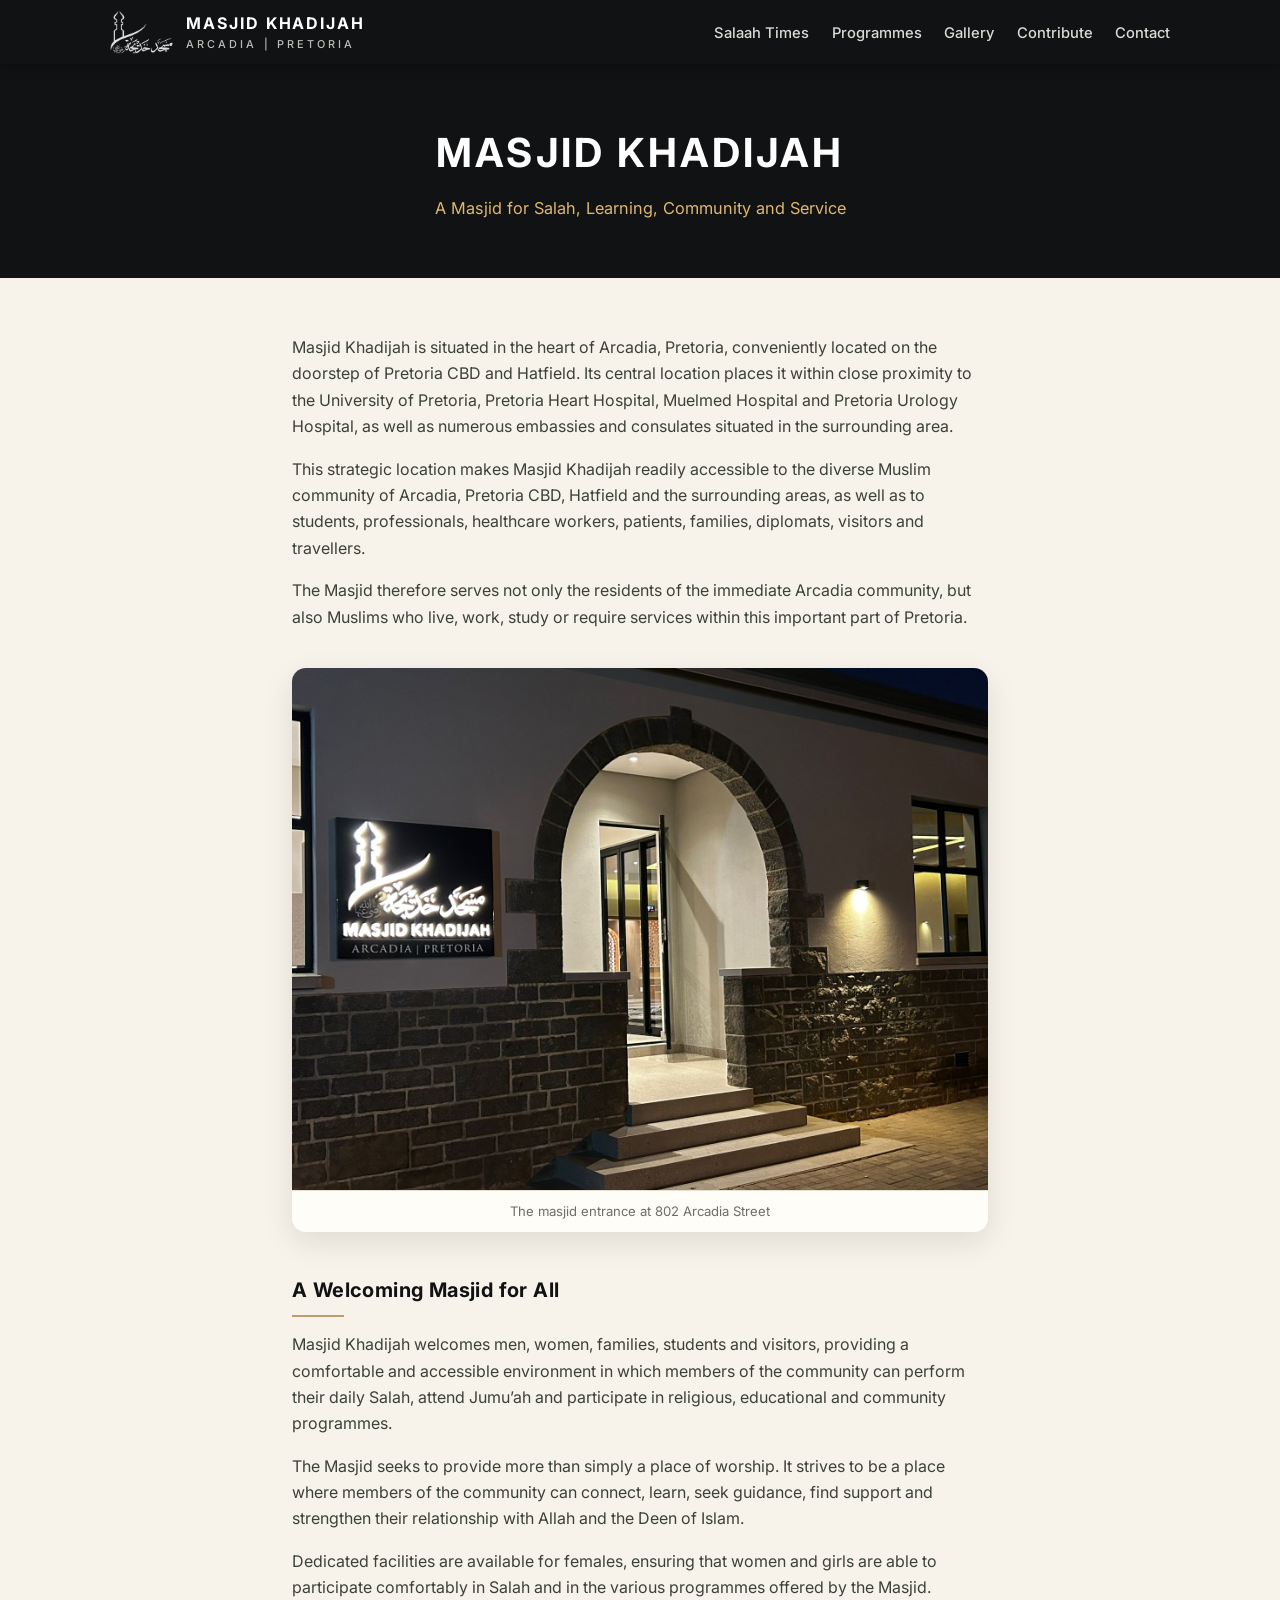
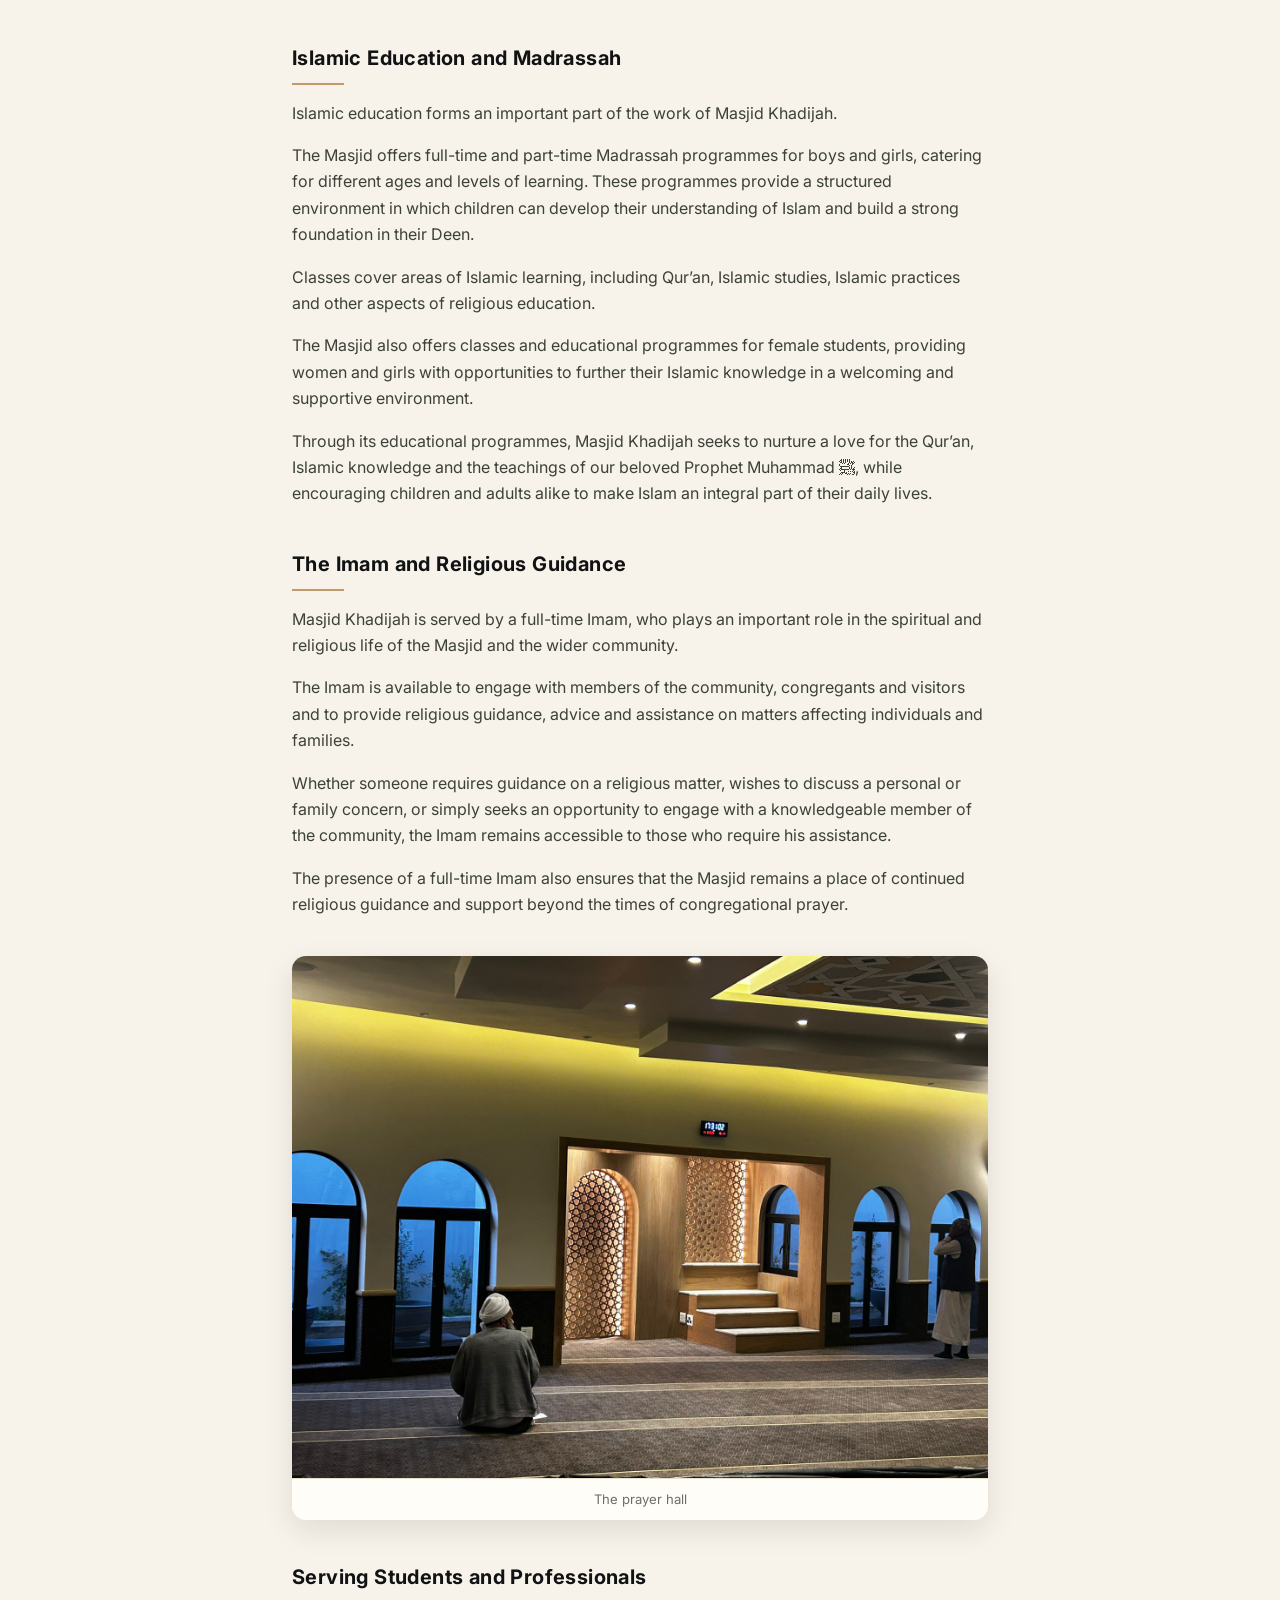
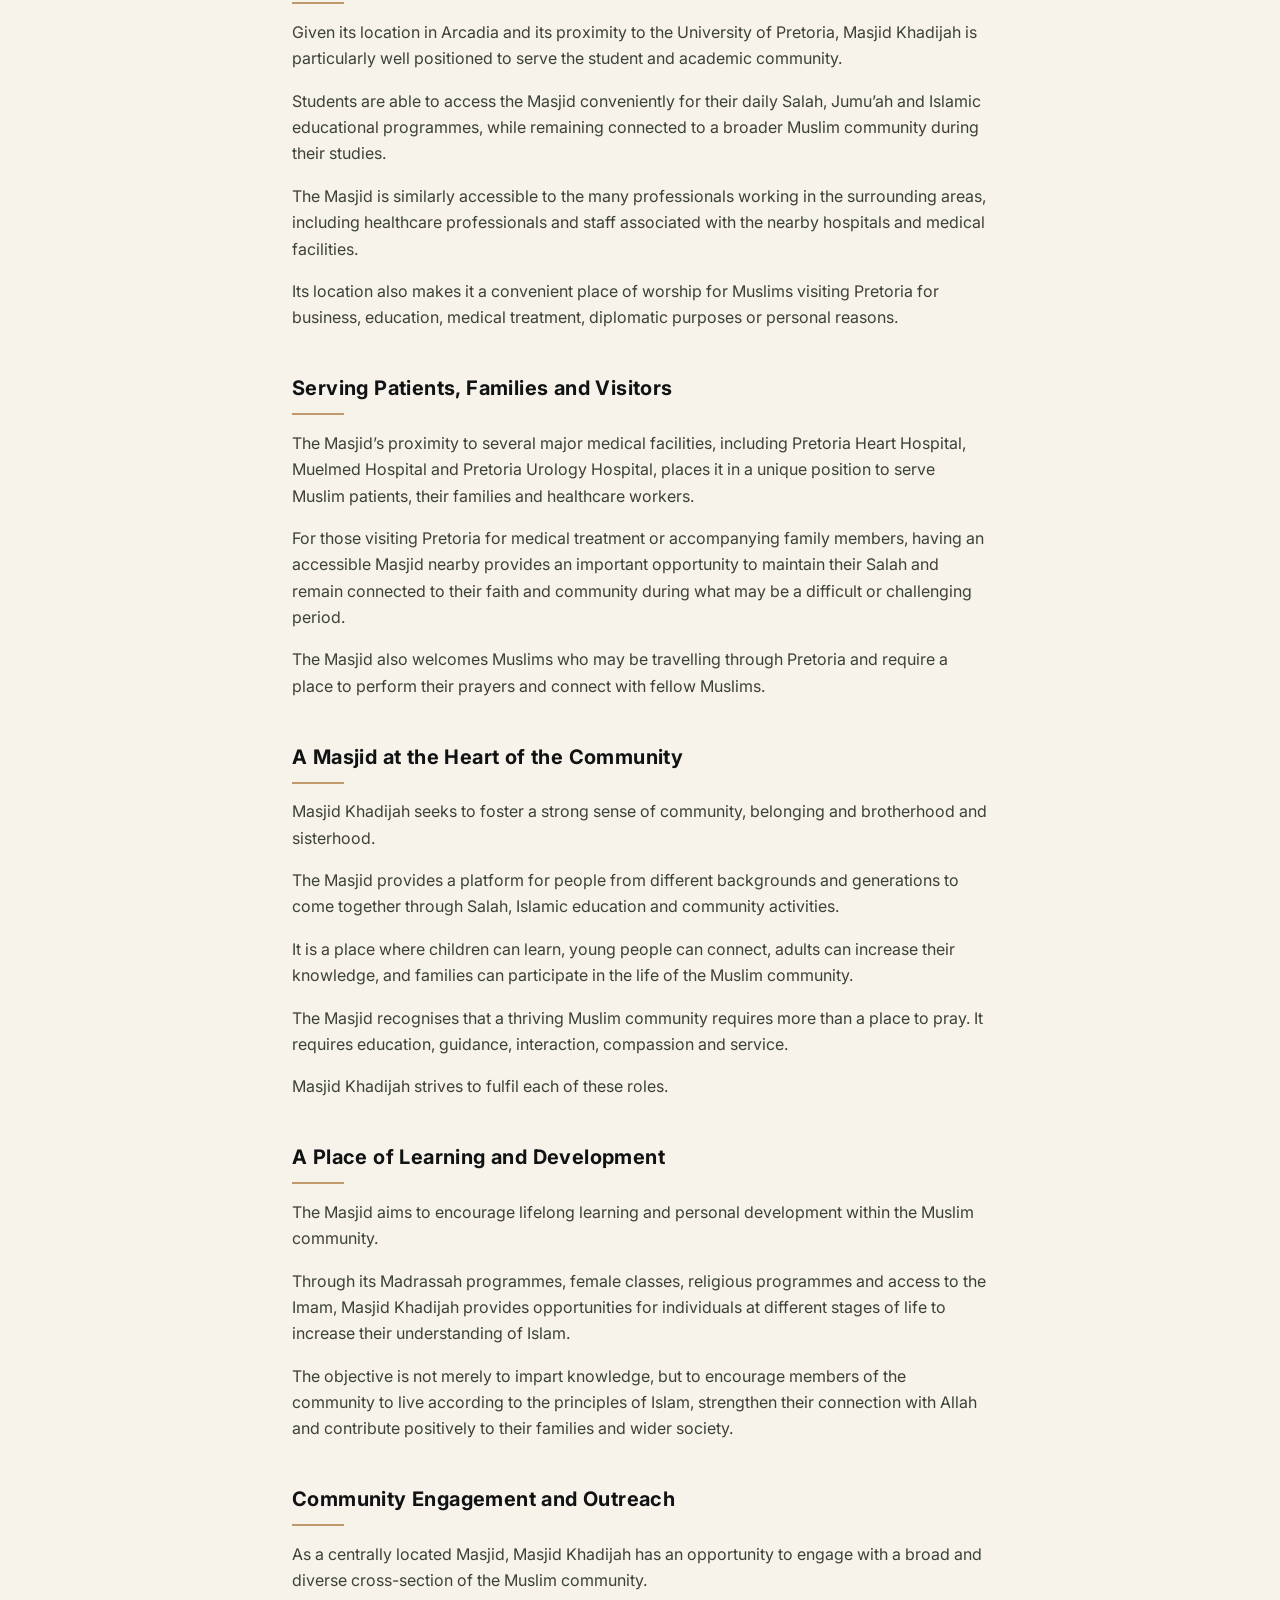
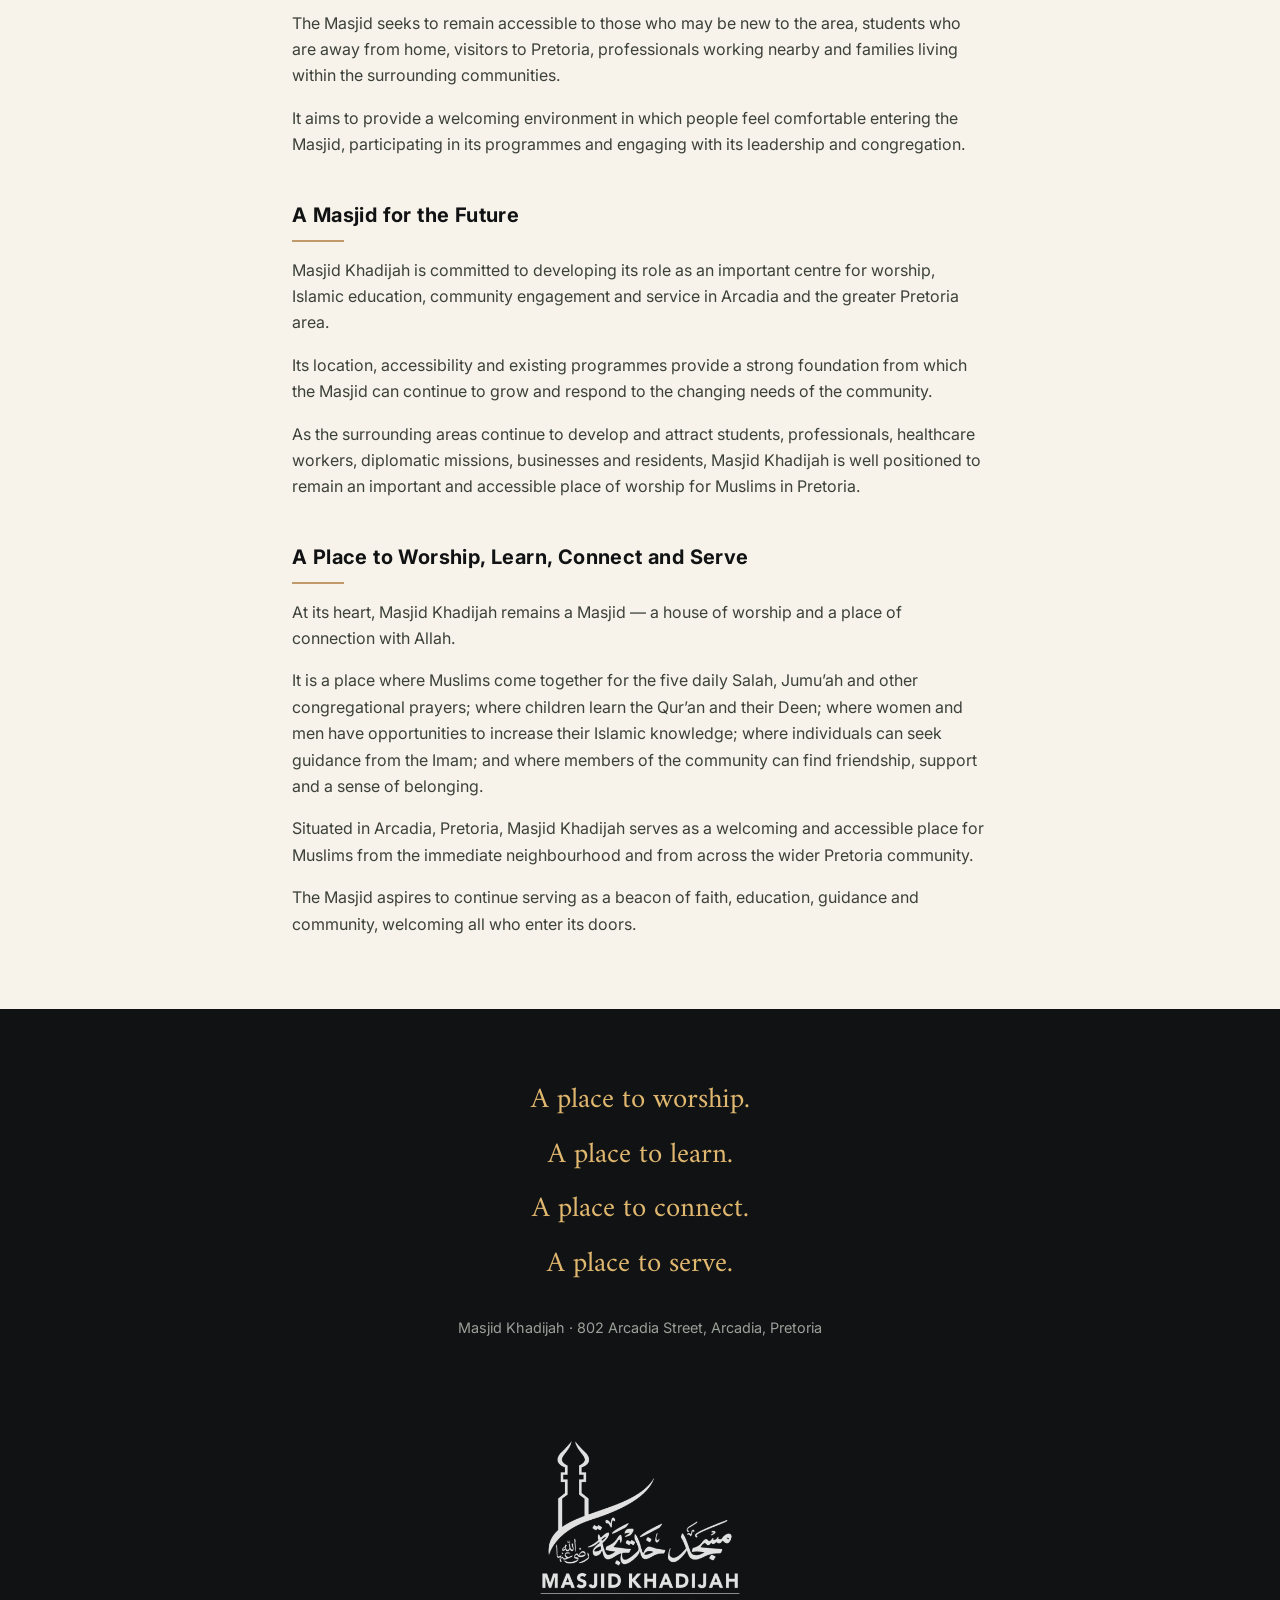
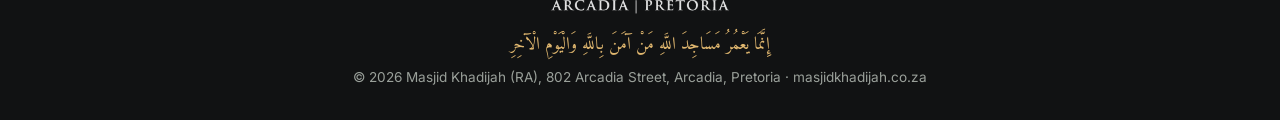
==== about.html @ 30d6b7b0 "About page with full masjid profile; shared stylesheet; tightened home about section Co-Authored-By:" ====
<!DOCTYPE html>
<html lang="en">
<head>
<meta charset="UTF-8">
<meta name="viewport" content="width=device-width, initial-scale=1.0">
<title>About – Masjid Khadijah, Arcadia, Pretoria</title>
<meta name="description" content="About Masjid Khadijah in Arcadia, Pretoria – a masjid for salah, learning, community and service.">
<link rel="icon" type="image/png" href="assets/logo-mark.png">
<link rel="preconnect" href="https://fonts.googleapis.com">
<link rel="preconnect" href="https://fonts.gstatic.com" crossorigin>
<link href="https://fonts.googleapis.com/css2?family=Amiri:wght@400;700&family=Inter:wght@400;500;600;700&display=swap" rel="stylesheet">
<link rel="stylesheet" href="assets/style.css">
</head>
<body>

<header>
  <div class="nav">
    <a class="brand" href="index.html">
      <img class="logo-dark" src="assets/logo-mark.png" alt="Masjid Khadijah logo">
      <span class="name">Masjid Khadijah<small>Arcadia | Pretoria</small></span>
    </a>
    <button class="menu-btn" aria-label="Menu" onclick="document.getElementById('nav').classList.toggle('open')">&#9776;</button>
    <nav id="nav">
      <ul>
        <li><a href="index.html#salaah">Salaah Times</a></li>
        <li><a href="index.html#programmes">Programmes</a></li>
        <li><a href="index.html#gallery">Gallery</a></li>
        <li><a href="index.html#donate">Contribute</a></li>
        <li><a href="index.html#contact">Contact</a></li>
      </ul>
    </nav>
  </div>
</header>

<main>

  <div class="page-head">
    <h1>Masjid Khadijah</h1>
    <p class="tag">A Masjid for Salah, Learning, Community and Service</p>
  </div>

  <article class="article">

    <p>Masjid Khadijah is situated in the heart of Arcadia, Pretoria, conveniently located on the doorstep of Pretoria CBD and Hatfield. Its central location places it within close proximity to the University of Pretoria, Pretoria Heart Hospital, Muelmed Hospital and Pretoria Urology Hospital, as well as numerous embassies and consulates situated in the surrounding area.</p>
    <p>This strategic location makes Masjid Khadijah readily accessible to the diverse Muslim community of Arcadia, Pretoria CBD, Hatfield and the surrounding areas, as well as to students, professionals, healthcare workers, patients, families, diplomats, visitors and travellers.</p>
    <p>The Masjid therefore serves not only the residents of the immediate Arcadia community, but also Muslims who live, work, study or require services within this important part of Pretoria.</p>

    <figure>
      <img src="assets/hero-exterior.jpg" alt="Masjid Khadijah entrance at night" loading="lazy">
      <figcaption>The masjid entrance at 802 Arcadia Street</figcaption>
    </figure>

    <h3>A Welcoming Masjid for All</h3>
    <p>Masjid Khadijah welcomes men, women, families, students and visitors, providing a comfortable and accessible environment in which members of the community can perform their daily Salah, attend Jumu&#8217;ah and participate in religious, educational and community programmes.</p>
    <p>The Masjid seeks to provide more than simply a place of worship. It strives to be a place where members of the community can connect, learn, seek guidance, find support and strengthen their relationship with Allah and the Deen of Islam.</p>
    <p>Dedicated facilities are available for females, ensuring that women and girls are able to participate comfortably in Salah and in the various programmes offered by the Masjid.</p>

    <h3>Islamic Education and Madrassah</h3>
    <p>Islamic education forms an important part of the work of Masjid Khadijah.</p>
    <p>The Masjid offers full-time and part-time Madrassah programmes for boys and girls, catering for different ages and levels of learning. These programmes provide a structured environment in which children can develop their understanding of Islam and build a strong foundation in their Deen.</p>
    <p>Classes cover areas of Islamic learning, including Qur&#8217;an, Islamic studies, Islamic practices and other aspects of religious education.</p>
    <p>The Masjid also offers classes and educational programmes for female students, providing women and girls with opportunities to further their Islamic knowledge in a welcoming and supportive environment.</p>
    <p>Through its educational programmes, Masjid Khadijah seeks to nurture a love for the Qur&#8217;an, Islamic knowledge and the teachings of our beloved Prophet Muhammad ﷺ, while encouraging children and adults alike to make Islam an integral part of their daily lives.</p>

    <h3>The Imam and Religious Guidance</h3>
    <p>Masjid Khadijah is served by a full-time Imam, who plays an important role in the spiritual and religious life of the Masjid and the wider community.</p>
    <p>The Imam is available to engage with members of the community, congregants and visitors and to provide religious guidance, advice and assistance on matters affecting individuals and families.</p>
    <p>Whether someone requires guidance on a religious matter, wishes to discuss a personal or family concern, or simply seeks an opportunity to engage with a knowledgeable member of the community, the Imam remains accessible to those who require his assistance.</p>
    <p>The presence of a full-time Imam also ensures that the Masjid remains a place of continued religious guidance and support beyond the times of congregational prayer.</p>

    <figure>
      <img src="assets/interior-mihrab.jpg" alt="The prayer hall of Masjid Khadijah" loading="lazy">
      <figcaption>The prayer hall</figcaption>
    </figure>

    <h3>Serving Students and Professionals</h3>
    <p>Given its location in Arcadia and its proximity to the University of Pretoria, Masjid Khadijah is particularly well positioned to serve the student and academic community.</p>
    <p>Students are able to access the Masjid conveniently for their daily Salah, Jumu&#8217;ah and Islamic educational programmes, while remaining connected to a broader Muslim community during their studies.</p>
    <p>The Masjid is similarly accessible to the many professionals working in the surrounding areas, including healthcare professionals and staff associated with the nearby hospitals and medical facilities.</p>
    <p>Its location also makes it a convenient place of worship for Muslims visiting Pretoria for business, education, medical treatment, diplomatic purposes or personal reasons.</p>

    <h3>Serving Patients, Families and Visitors</h3>
    <p>The Masjid&#8217;s proximity to several major medical facilities, including Pretoria Heart Hospital, Muelmed Hospital and Pretoria Urology Hospital, places it in a unique position to serve Muslim patients, their families and healthcare workers.</p>
    <p>For those visiting Pretoria for medical treatment or accompanying family members, having an accessible Masjid nearby provides an important opportunity to maintain their Salah and remain connected to their faith and community during what may be a difficult or challenging period.</p>
    <p>The Masjid also welcomes Muslims who may be travelling through Pretoria and require a place to perform their prayers and connect with fellow Muslims.</p>

    <h3>A Masjid at the Heart of the Community</h3>
    <p>Masjid Khadijah seeks to foster a strong sense of community, belonging and brotherhood and sisterhood.</p>
    <p>The Masjid provides a platform for people from different backgrounds and generations to come together through Salah, Islamic education and community activities.</p>
    <p>It is a place where children can learn, young people can connect, adults can increase their knowledge, and families can participate in the life of the Muslim community.</p>
    <p>The Masjid recognises that a thriving Muslim community requires more than a place to pray. It requires education, guidance, interaction, compassion and service.</p>
    <p>Masjid Khadijah strives to fulfil each of these roles.</p>

    <h3>A Place of Learning and Development</h3>
    <p>The Masjid aims to encourage lifelong learning and personal development within the Muslim community.</p>
    <p>Through its Madrassah programmes, female classes, religious programmes and access to the Imam, Masjid Khadijah provides opportunities for individuals at different stages of life to increase their understanding of Islam.</p>
    <p>The objective is not merely to impart knowledge, but to encourage members of the community to live according to the principles of Islam, strengthen their connection with Allah and contribute positively to their families and wider society.</p>

    <h3>Community Engagement and Outreach</h3>
    <p>As a centrally located Masjid, Masjid Khadijah has an opportunity to engage with a broad and diverse cross-section of the Muslim community.</p>
    <p>The Masjid seeks to remain accessible to those who may be new to the area, students who are away from home, visitors to Pretoria, professionals working nearby and families living within the surrounding communities.</p>
    <p>It aims to provide a welcoming environment in which people feel comfortable entering the Masjid, participating in its programmes and engaging with its leadership and congregation.</p>

    <h3>A Masjid for the Future</h3>
    <p>Masjid Khadijah is committed to developing its role as an important centre for worship, Islamic education, community engagement and service in Arcadia and the greater Pretoria area.</p>
    <p>Its location, accessibility and existing programmes provide a strong foundation from which the Masjid can continue to grow and respond to the changing needs of the community.</p>
    <p>As the surrounding areas continue to develop and attract students, professionals, healthcare workers, diplomatic missions, businesses and residents, Masjid Khadijah is well positioned to remain an important and accessible place of worship for Muslims in Pretoria.</p>

    <h3>A Place to Worship, Learn, Connect and Serve</h3>
    <p>At its heart, Masjid Khadijah remains a Masjid — a house of worship and a place of connection with Allah.</p>
    <p>It is a place where Muslims come together for the five daily Salah, Jumu&#8217;ah and other congregational prayers; where children learn the Qur&#8217;an and their Deen; where women and men have opportunities to increase their Islamic knowledge; where individuals can seek guidance from the Imam; and where members of the community can find friendship, support and a sense of belonging.</p>
    <p>Situated in Arcadia, Pretoria, Masjid Khadijah serves as a welcoming and accessible place for Muslims from the immediate neighbourhood and from across the wider Pretoria community.</p>
    <p>The Masjid aspires to continue serving as a beacon of faith, education, guidance and community, welcoming all who enter its doors.</p>

  </article>

  <div class="tagline">
    <p>A place to worship.<br>A place to learn.<br>A place to connect.<br>A place to serve.</p>
    <p class="small">Masjid Khadijah · 802 Arcadia Street, Arcadia, Pretoria</p>
  </div>

</main>

<footer>
  <img class="flogo logo-dark" src="assets/logo.png" alt="Masjid Khadijah">
  <p class="ayah">إِنَّمَا يَعْمُرُ مَسَاجِدَ اللَّهِ مَنْ آمَنَ بِاللَّهِ وَالْيَوْمِ الْآخِرِ</p>
  <p>&copy; <span id="yr"></span> Masjid Khadijah (RA), 802 Arcadia Street, Arcadia, Pretoria · masjidkhadijah.co.za</p>
</footer>

<script>
  document.getElementById('yr').textContent = new Date().getFullYear();
  document.querySelectorAll('#nav a').forEach(a =>
    a.addEventListener('click', () => document.getElementById('nav').classList.remove('open')));
</script>

</body>
</html>
---- assets/style.css ----
:root{
    --black:#111213;          /* signage black */
    --charcoal:#1c1e1f;       /* dado / dark panels */
    --cream:#f7f3ea;          /* interior walls */
    --ivory:#fffdf8;
    --oak:#c19a6b;            /* mihrab timber */
    --oak-deep:#a67c48;
    --gold:#e0b76f;           /* backlit signage glow */
    --ink:#22241f;
    --muted:#6b6f66;
    --line:#e6dfd0;
    --radius:14px;
    --shadow:0 10px 30px rgba(17,18,19,.10);
  }
  *{margin:0;padding:0;box-sizing:border-box}
  html{scroll-behavior:smooth}
  body{font-family:'Inter',system-ui,sans-serif;color:var(--ink);background:var(--cream);line-height:1.65}
  img{max-width:100%}
  a{color:var(--oak-deep)}

  /* Logo images are black-on-white: on dark panels invert + screen-blend
     (white bg goes transparent); on light panels multiply-blend. */
  .logo-dark{filter:invert(1);mix-blend-mode:screen}
  .logo-light{mix-blend-mode:multiply}

  /* ---------- Nav (styled after the masjid's black signage) ---------- */
  header{position:sticky;top:0;z-index:50;background:var(--black);box-shadow:0 2px 12px rgba(0,0,0,.3)}
  .nav{max-width:1100px;margin:0 auto;display:flex;align-items:center;justify-content:space-between;padding:.6rem 1.25rem}
  .brand{display:flex;align-items:center;gap:.8rem;text-decoration:none}
  .brand img{height:44px;width:auto}
  .brand .name{color:#fff;font-weight:700;font-size:1rem;letter-spacing:.12em;text-transform:uppercase}
  .brand .name small{display:block;font-weight:500;font-size:.68rem;color:#b9bdb6;letter-spacing:.28em}
  nav ul{display:flex;gap:1.4rem;list-style:none}
  nav a{color:#d8dad4;text-decoration:none;font-size:.92rem;font-weight:500}
  nav a:hover{color:var(--gold)}
  .menu-btn{display:none;background:none;border:0;color:#fff;font-size:1.6rem;cursor:pointer}
  @media(max-width:760px){
    .menu-btn{display:block}
    nav{position:absolute;top:100%;left:0;right:0;background:var(--charcoal);display:none}
    nav.open{display:block}
    nav ul{flex-direction:column;gap:0;padding:.5rem 0}
    nav li{border-top:1px solid rgba(255,255,255,.08)}
    nav a{display:block;padding:.85rem 1.25rem}
  }

  /* ---------- Hero: the masjid at night ---------- */
  .hero{position:relative;color:#fff;text-align:center;padding:5.5rem 1.25rem 6rem;overflow:hidden;background:var(--black)}
  .hero .bg{position:absolute;inset:0;background:url('assets/hero-exterior.jpg') center 35%/cover no-repeat}
  .hero .veil{position:absolute;inset:0;background:linear-gradient(180deg,rgba(17,18,19,.82) 0%,rgba(17,18,19,.62) 45%,rgba(17,18,19,.88) 100%)}
  .hero-inner{position:relative;max-width:44rem;margin:0 auto}
  .hero-logo{width:min(420px,78%);margin:0 auto 1.4rem;display:block}
  .hero .locline{color:#d8dad4;letter-spacing:.34em;text-transform:uppercase;font-size:.82rem}
  .hero .rule{width:220px;height:1px;background:linear-gradient(90deg,transparent,var(--gold),transparent);margin:1.4rem auto}
  .hero .sub{color:#e4e6e0;margin:0 auto 2rem;max-width:36rem;font-size:1rem;text-shadow:0 1px 8px rgba(0,0,0,.5)}
  .btn{display:inline-block;padding:.8rem 1.7rem;border-radius:999px;font-weight:600;font-size:.95rem;text-decoration:none;transition:transform .15s ease}
  .btn:hover{transform:translateY(-2px)}
  .btn-gold{background:var(--gold);color:var(--black)}
  .btn-outline{border:1.5px solid rgba(255,255,255,.6);color:#fff;margin-left:.6rem}
  .btn-outline:hover{border-color:var(--gold);color:var(--gold)}

  /* ---------- Sections ---------- */
  section{padding:4rem 1.25rem}
  .wrap{max-width:1100px;margin:0 auto}
  .kicker{color:var(--oak-deep);font-weight:700;font-size:.78rem;letter-spacing:.22em;text-transform:uppercase}
  h2{font-size:clamp(1.5rem,3vw,2.1rem);color:var(--black);margin:.35rem 0 1.2rem;letter-spacing:.02em}
  .lead{color:var(--muted);max-width:46rem}

  /* Salaah times */
  .times-grid{display:grid;grid-template-columns:repeat(auto-fit,minmax(140px,1fr));gap:.8rem;margin-top:2rem}
  .time-tile{background:var(--black);border-radius:12px;padding:.9rem 1rem 1rem;box-shadow:var(--shadow)}
  .time-tile .salaah{color:var(--gold);font-size:.75rem;font-weight:700;letter-spacing:.18em;text-transform:uppercase;text-align:center}
  .time-tile .trow{display:flex;justify-content:space-between;align-items:baseline;margin-top:.5rem}
  .time-tile .tlabel{color:#9aa09a;font-size:.68rem;letter-spacing:.08em;text-transform:uppercase}
  .time-tile .tval{color:#d8dad4;font-size:1.05rem;font-weight:600;font-variant-numeric:tabular-nums}
  .time-tile .tval.jamaat{color:#fff;font-size:1.18rem;font-weight:700}
  .time-tile .sunset{color:#9aa09a;font-size:.68rem;margin-top:.45rem;text-align:center}
  .jumuah-card{margin-top:1.6rem;background:var(--ivory);border:1px solid var(--oak);border-radius:var(--radius);padding:1.3rem 1.5rem;display:flex;gap:1.2rem;flex-wrap:wrap;align-items:center;justify-content:space-between}
  .jumuah-card .jlabel{font-weight:700;color:var(--black);letter-spacing:.14em;text-transform:uppercase;font-size:.9rem}
  .jumuah-card .chips{display:flex;gap:.8rem;flex-wrap:wrap}
  .jumuah-card .chip{background:var(--black);color:var(--gold);border-radius:999px;padding:.5rem 1.2rem;font-weight:600;font-size:.92rem}
  .jumuah-card .speaker{width:100%;font-size:.95rem;color:var(--muted)}
  .jumuah-card .speaker strong{color:var(--ink)}
  .times-meta{margin-top:1.1rem;font-size:.88rem;color:var(--muted)}
  .times-note{margin-top:.4rem;font-size:.95rem;color:var(--oak-deep);font-weight:600}

  /* Programmes */
  .alt{background:var(--ivory)}
  .cards{display:grid;grid-template-columns:repeat(auto-fit,minmax(260px,1fr));gap:1.4rem;margin-top:2rem}
  .card{background:var(--cream);border:1px solid var(--line);border-radius:var(--radius);padding:1.6rem}
  .card .icon{width:44px;height:44px;border-radius:10px;background:var(--black);color:var(--gold);display:flex;align-items:center;justify-content:center;font-size:1.25rem;margin-bottom:1rem}
  .card h3{color:var(--black);font-size:1.08rem;margin-bottom:.5rem}
  .card p{font-size:.92rem;color:var(--muted)}
  .card ul{list-style:none;margin-top:.6rem;font-size:.92rem;color:var(--ink)}
  .card li{display:flex;gap:.55rem;padding:.18rem 0}
  .card li::before{content:"◆";color:var(--oak);font-size:.65rem;line-height:1.9}
  .card .foot{margin-top:.8rem;font-size:.88rem;color:var(--muted)}
  .card .foot strong{color:var(--ink)}
  .card .when{margin-top:.6rem;font-size:.85rem;color:var(--oak-deep);font-weight:600}

  /* Notice board */
  .notices{background:var(--black);border-radius:var(--radius);padding:1.5rem 1.7rem;margin-top:2rem;box-shadow:var(--shadow)}
  .notices h3{color:var(--gold);font-size:.9rem;letter-spacing:.18em;text-transform:uppercase;margin-bottom:.8rem}
  .notices ul{list-style:none}
  .notices li{color:#e4e6e0;font-size:.95rem;padding:.45rem 0;border-top:1px solid rgba(255,255,255,.08);display:flex;gap:.7rem;flex-wrap:wrap}
  .notices li:first-child{border-top:0}
  .notices li strong{color:#fff}
  .notices li .nwhen{color:var(--gold);font-size:.85rem;margin-left:auto;white-space:nowrap}

  /* Gallery */
  .gallery{display:grid;grid-template-columns:repeat(12,1fr);gap:1rem;margin-top:2rem}
  .gallery figure{position:relative;border-radius:var(--radius);overflow:hidden;box-shadow:var(--shadow);margin:0}
  .gallery img{width:100%;height:100%;object-fit:cover;display:block;transition:transform .3s ease}
  .gallery figure:hover img{transform:scale(1.04)}
  .g-wide{grid-column:span 8;aspect-ratio:16/9}
  .g-tall{grid-column:span 4;aspect-ratio:3/4}
  .g-half{grid-column:span 6;aspect-ratio:4/3}
  @media(max-width:760px){.g-wide,.g-tall,.g-half{grid-column:span 12;aspect-ratio:4/3}}

  /* Donations */
  .donate{background:var(--black);color:#fff;position:relative;overflow:hidden}
  .donate .wrap{position:relative;display:grid;grid-template-columns:1.05fr .95fr;gap:2.5rem;align-items:center}
  @media(max-width:820px){.donate .wrap{grid-template-columns:1fr}}
  .donate .kicker{color:var(--gold)}
  .donate h2{color:#fff}
  .donate .lead{color:#c9cdc5}
  .bank{background:rgba(255,255,255,.05);border:1px solid rgba(224,183,111,.5);border-radius:var(--radius);padding:1.6rem;margin-top:1.6rem;max-width:30rem}
  .bank h3{color:var(--gold);font-size:.95rem;letter-spacing:.14em;text-transform:uppercase;margin-bottom:.9rem}
  .bank dl{display:grid;grid-template-columns:auto 1fr;gap:.4rem 1rem;font-size:.95rem}
  .bank dt{color:#9aa09a}
  .bank dd{font-weight:600}
  .donate .note{margin-top:1.2rem;font-size:.85rem;color:#9aa09a;max-width:30rem}
  .donate .photo{border-radius:var(--radius);overflow:hidden;box-shadow:0 14px 40px rgba(0,0,0,.5)}
  .donate .photo img{display:block;width:100%}

  /* About & contact */
  .about-grid{display:grid;grid-template-columns:1.1fr .9fr;gap:2.5rem;margin-top:2rem;align-items:start}
  @media(max-width:820px){.about-grid{grid-template-columns:1fr}}
  .facts{list-style:none;margin-top:1.4rem;display:grid;gap:.6rem}
  .facts li{display:flex;gap:.7rem;font-size:.95rem;color:var(--ink)}
  .facts li::before{content:"◆";color:var(--oak);font-size:.7rem;line-height:1.9}
  .contact-card{background:var(--ivory);border:1px solid var(--line);border-radius:var(--radius);box-shadow:var(--shadow);padding:1.8rem}
  .contact-card h3{color:var(--black);margin-bottom:1rem}
  .contact-card ul{list-style:none}
  .contact-card li{display:flex;gap:.7rem;padding:.45rem 0;font-size:.95rem}
  .contact-card li span:first-child{color:var(--oak-deep)}
  .map{border:0;width:100%;height:280px;border-radius:10px;margin-top:1.2rem}

  footer{background:var(--black);color:#9aa09a;text-align:center;padding:2rem 1.25rem}
  footer .flogo{width:200px;margin:0 auto 1rem;display:block}
  footer .ayah{font-family:'Amiri',serif;color:var(--gold);font-size:1.1rem;margin-bottom:.4rem}
  footer p{font-size:.85rem}

/* ---------- About page ---------- */
.page-head{background:var(--black);color:#fff;text-align:center;padding:3.5rem 1.25rem}
.page-head h1{font-size:clamp(1.7rem,4vw,2.5rem);letter-spacing:.08em;text-transform:uppercase}
.page-head .tag{color:var(--gold);margin-top:.6rem;font-size:1.02rem}
.article{max-width:46rem;margin:0 auto;padding:3.5rem 1.25rem}
.article h3{color:var(--black);font-size:1.25rem;margin:2.6rem 0 .9rem;letter-spacing:.02em}
.article h3:first-child{margin-top:0}
.article h3::after{content:"";display:block;width:52px;height:2px;background:var(--oak);margin-top:.5rem}
.article p{color:#3c4139;margin-bottom:1rem}
.article figure{margin:2.4rem 0;border-radius:var(--radius);overflow:hidden;box-shadow:var(--shadow)}
.article figure img{display:block;width:100%}
.article figcaption{background:var(--ivory);border-top:1px solid var(--line);padding:.6rem 1rem;font-size:.82rem;color:var(--muted);text-align:center}
.tagline{background:var(--black);color:#fff;text-align:center;padding:4rem 1.25rem}
.tagline p{font-family:'Amiri',serif;font-size:clamp(1.3rem,3vw,1.8rem);color:var(--gold);line-height:1.9}
.tagline .small{font-family:'Inter',sans-serif;font-size:.9rem;color:#9aa09a;margin-top:1.4rem}
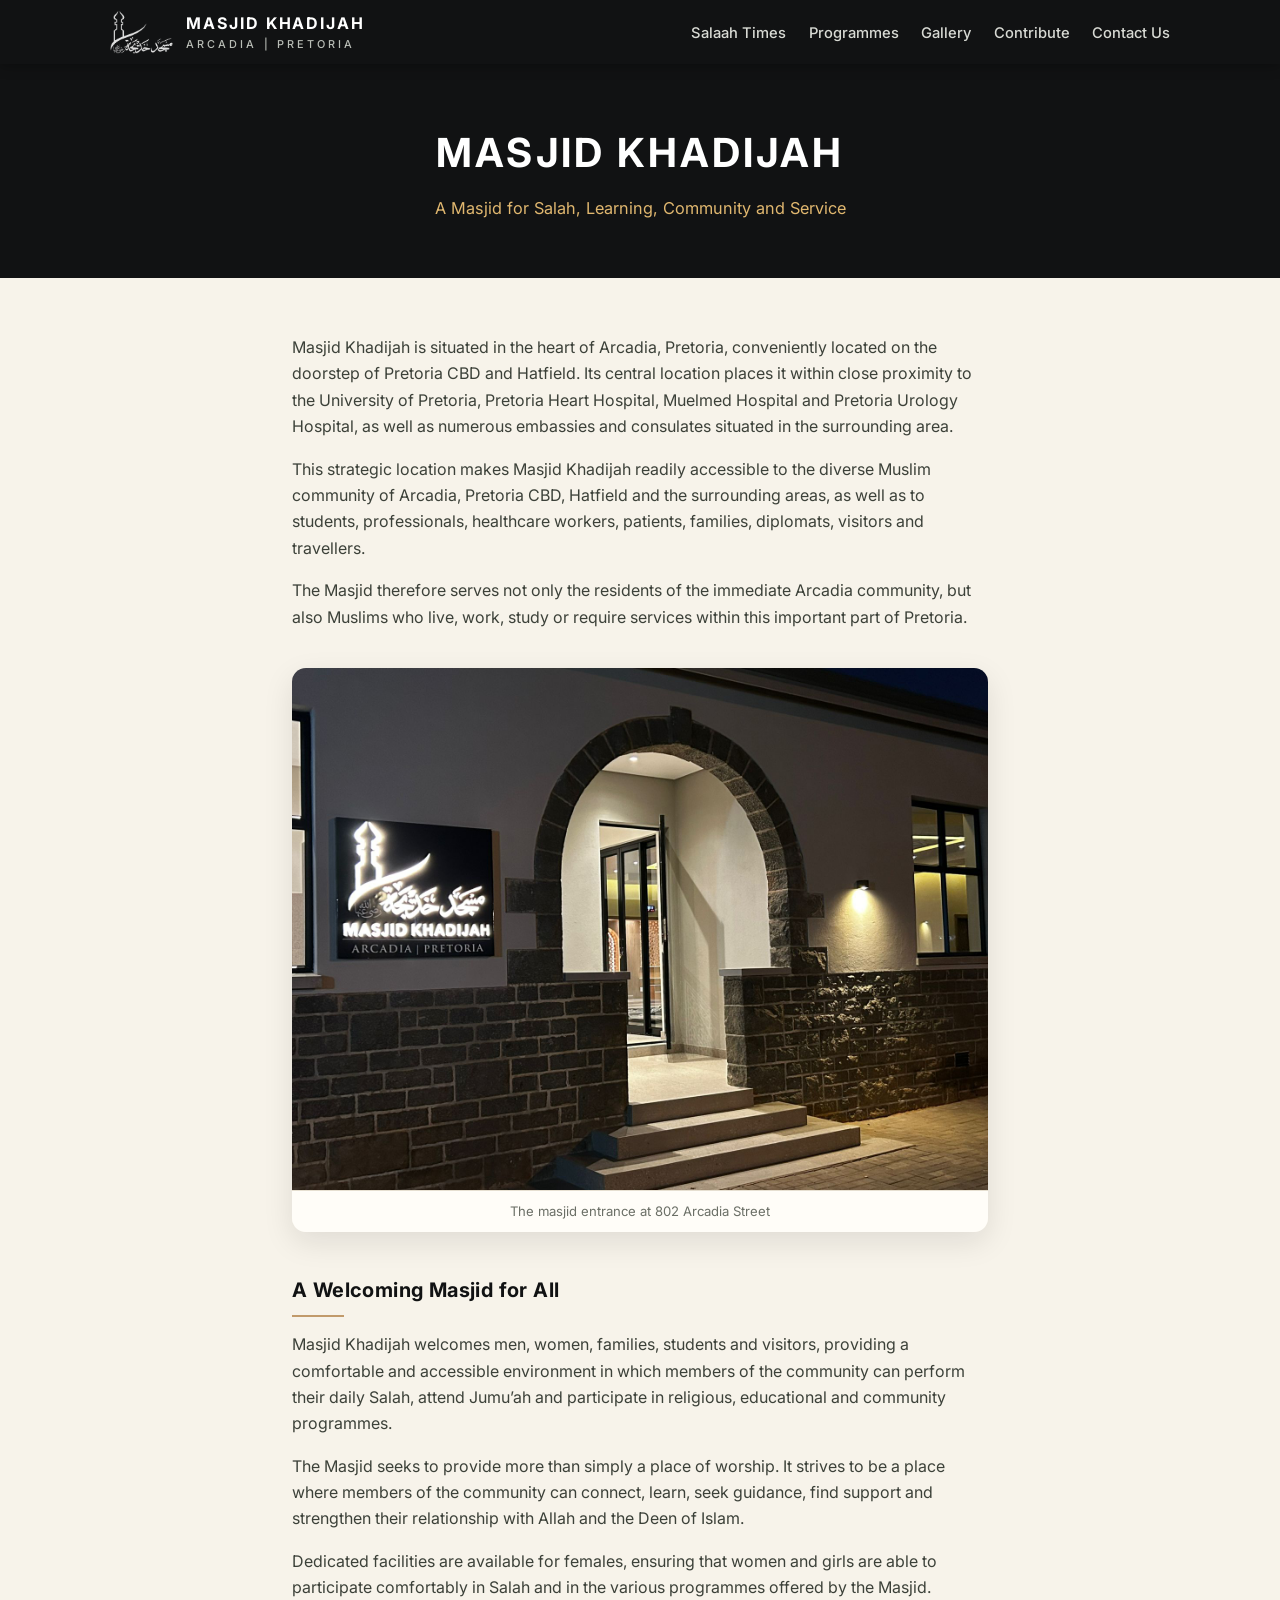
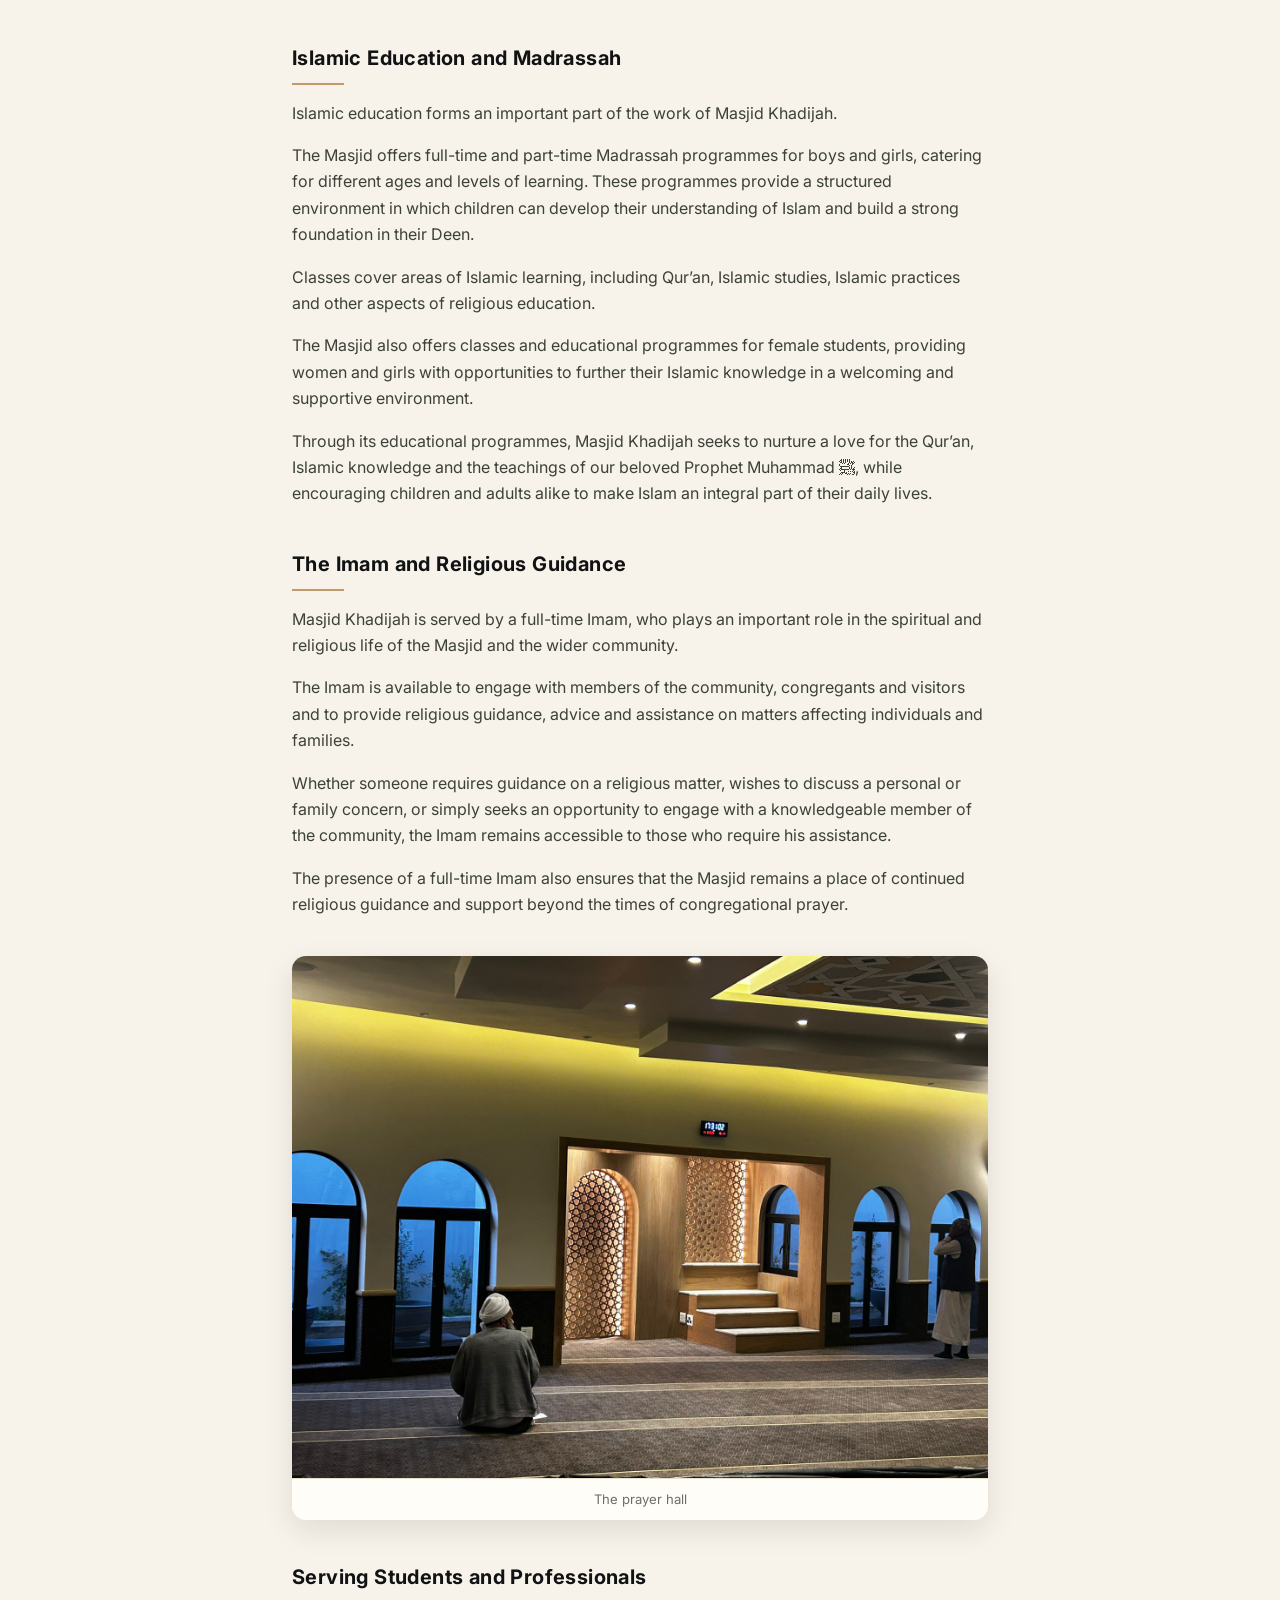
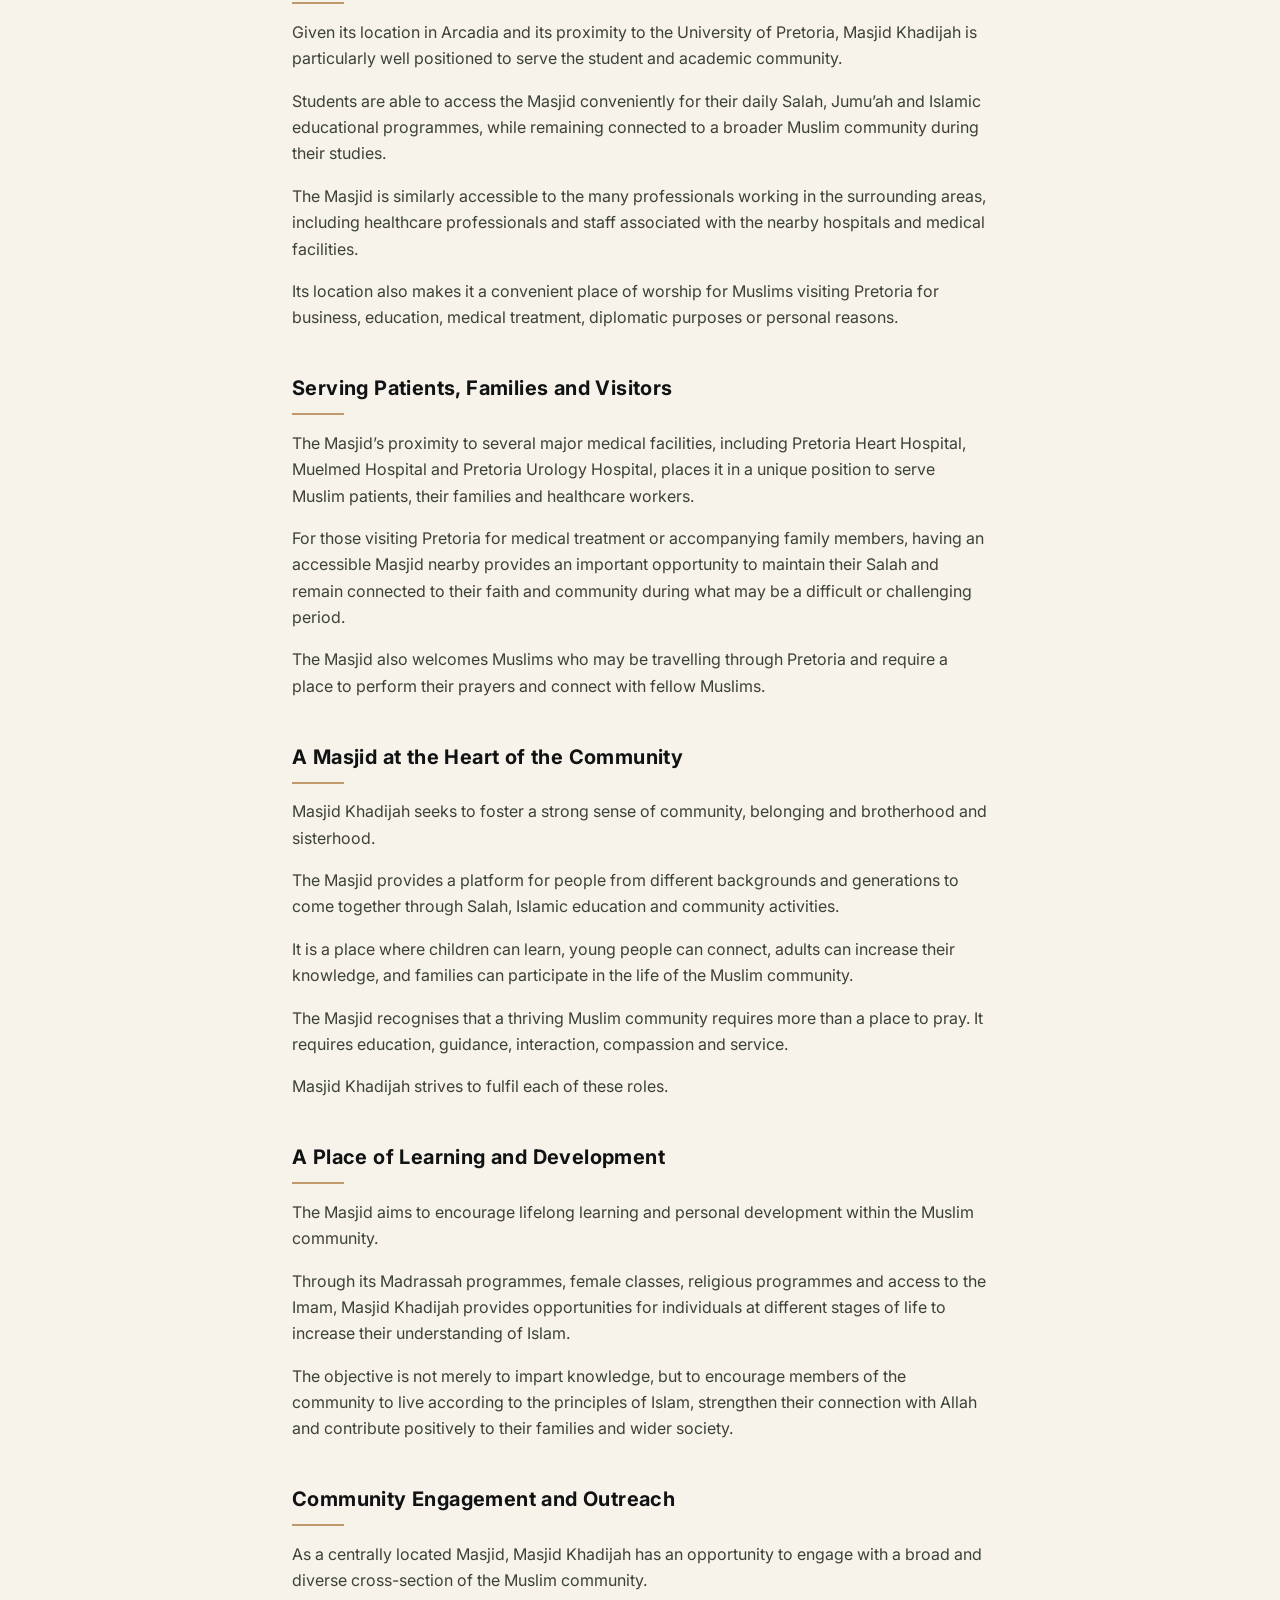
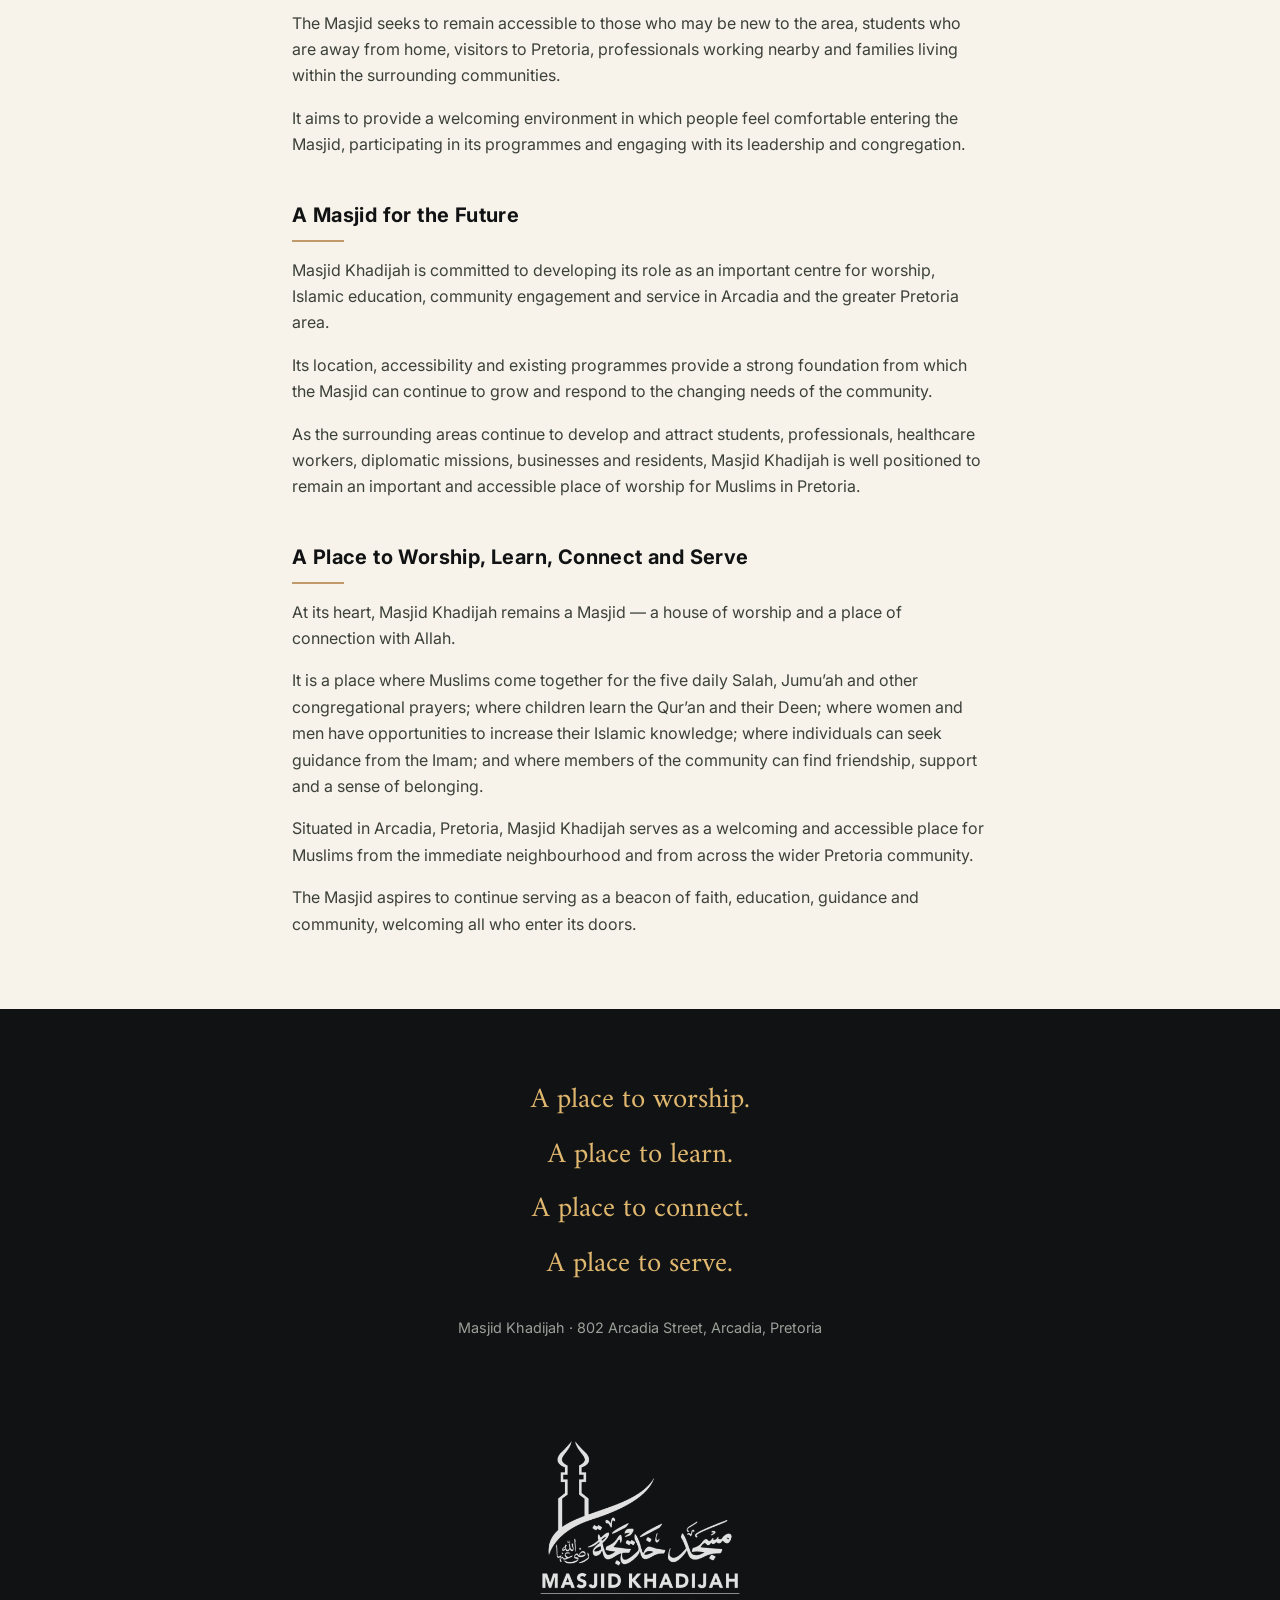
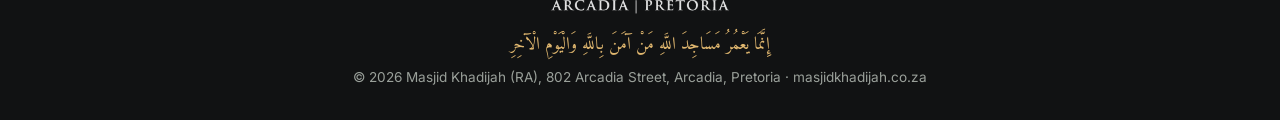
==== commit 93613587: "Contact Us page, scraper-resistant email, hero About button, nav updates Co-Authored-By: Claude Fabl" ====
--- a/about.html
+++ b/about.html
@@ -26,7 +26,7 @@
         <li><a href="index.html#programmes">Programmes</a></li>
         <li><a href="index.html#gallery">Gallery</a></li>
         <li><a href="index.html#donate">Contribute</a></li>
-        <li><a href="index.html#contact">Contact</a></li>
+        <li><a href="contact.html">Contact Us</a></li>
       </ul>
     </nav>
   </div>
--- a/assets/style.css
+++ b/assets/style.css
@@ -45,7 +45,7 @@
 
   /* ---------- Hero: the masjid at night ---------- */
   .hero{position:relative;color:#fff;text-align:center;padding:5.5rem 1.25rem 6rem;overflow:hidden;background:var(--black)}
-  .hero .bg{position:absolute;inset:0;background:url('assets/hero-exterior.jpg') center 35%/cover no-repeat}
+  .hero .bg{position:absolute;inset:0;background:url('hero-exterior.jpg') center 35%/cover no-repeat}
   .hero .veil{position:absolute;inset:0;background:linear-gradient(180deg,rgba(17,18,19,.82) 0%,rgba(17,18,19,.62) 45%,rgba(17,18,19,.88) 100%)}
   .hero-inner{position:relative;max-width:44rem;margin:0 auto}
   .hero-logo{width:min(420px,78%);margin:0 auto 1.4rem;display:block}
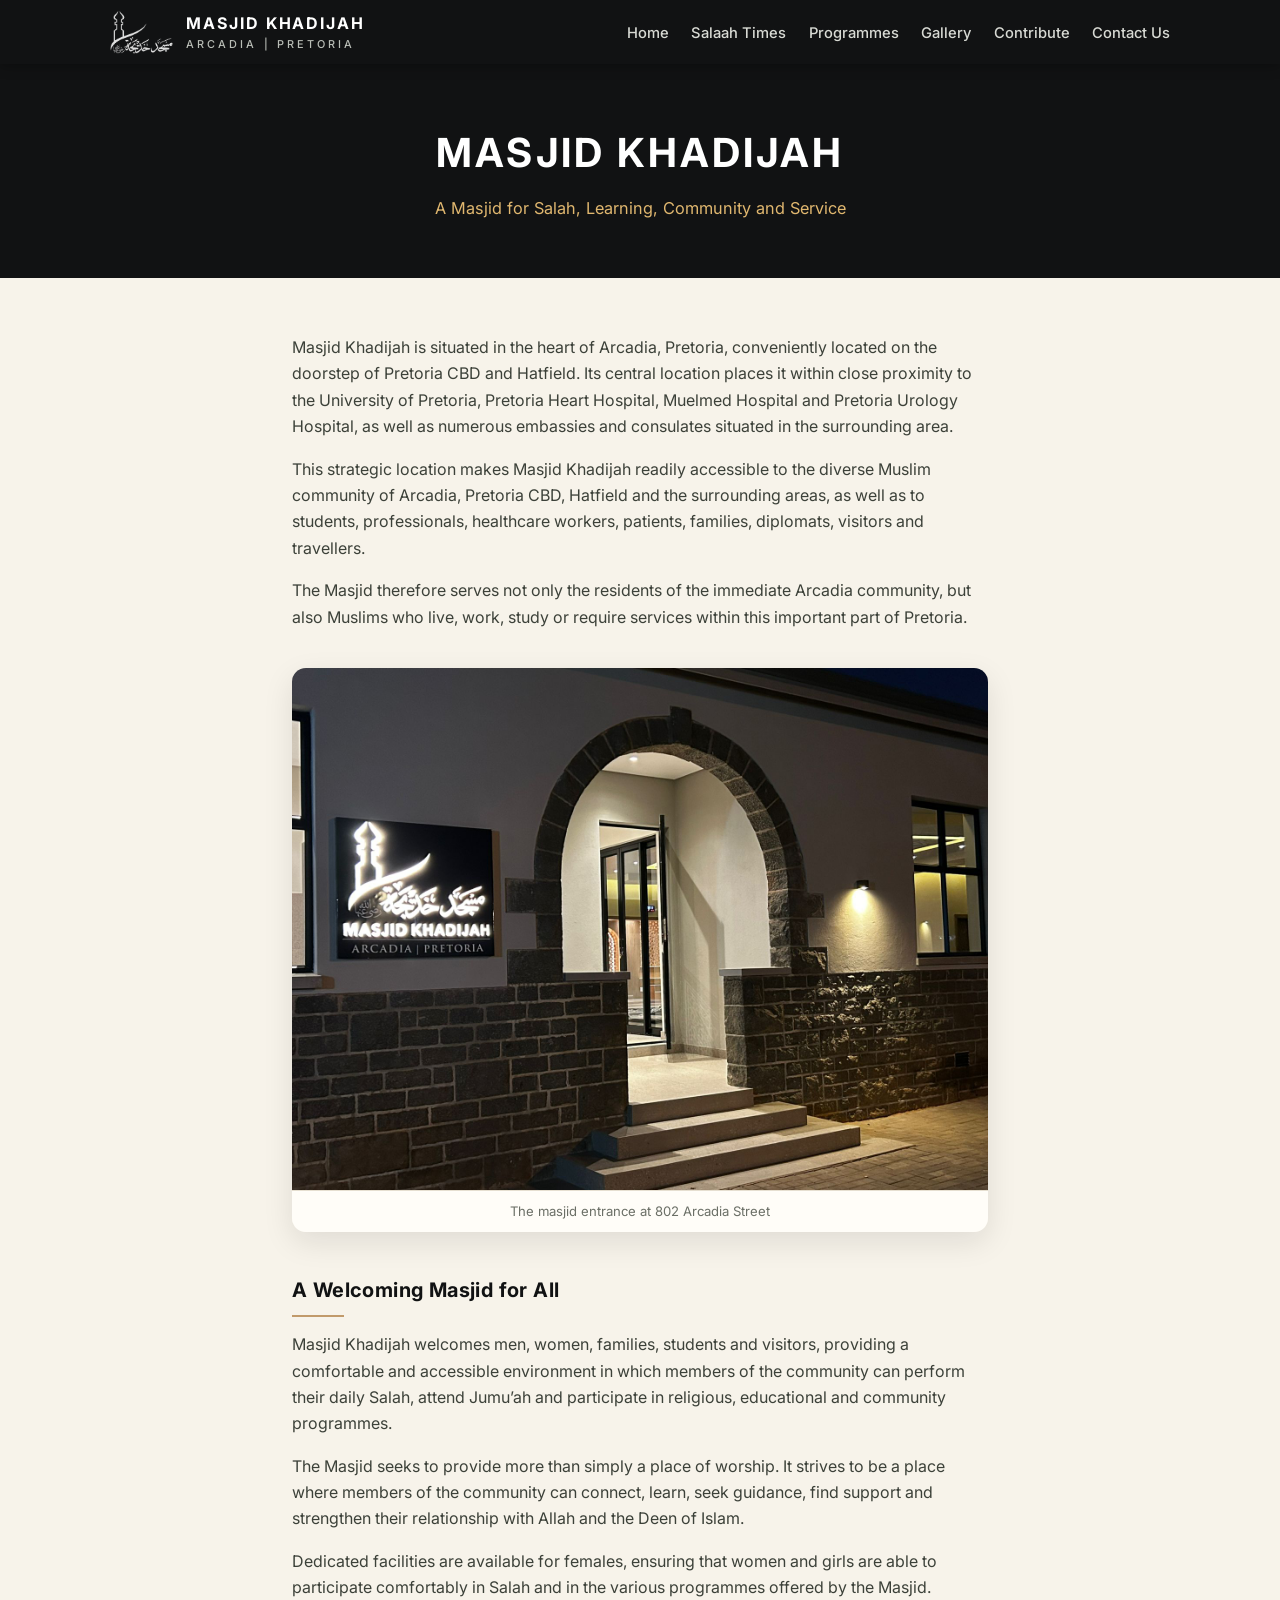
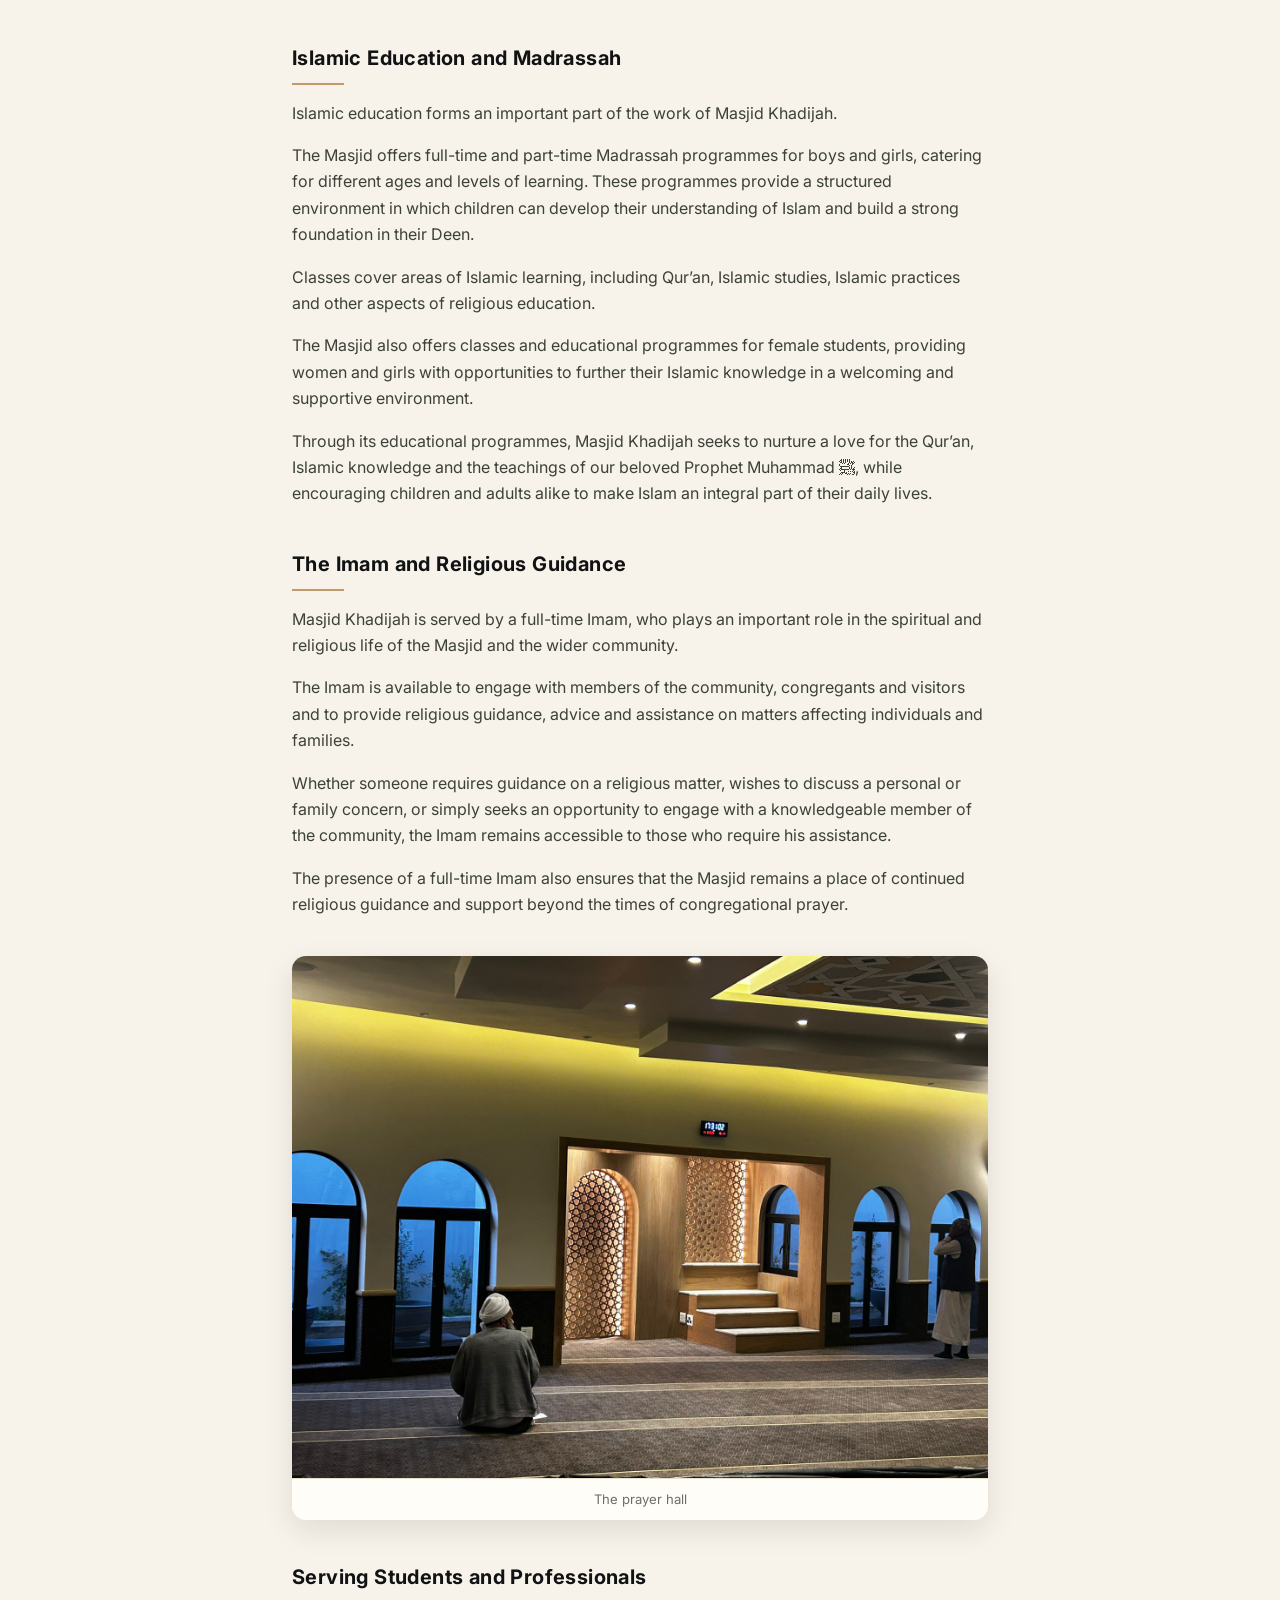
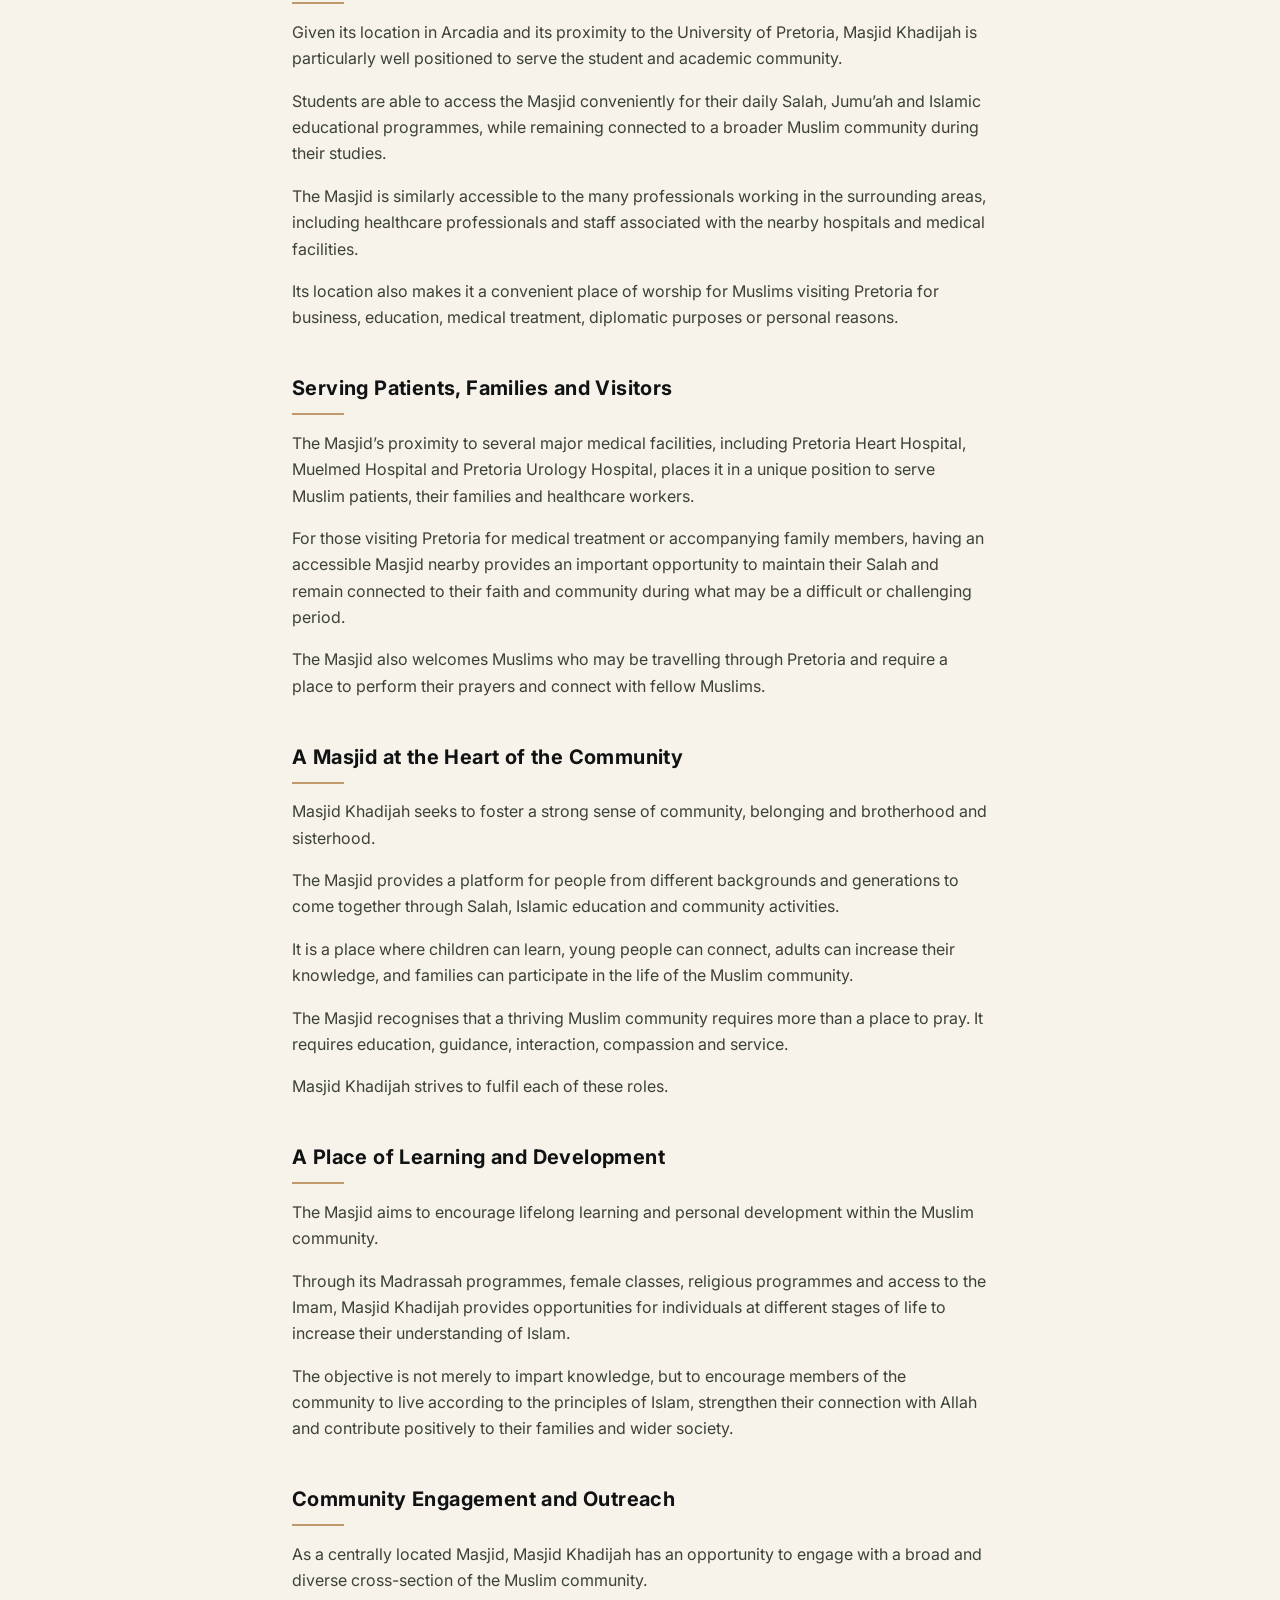
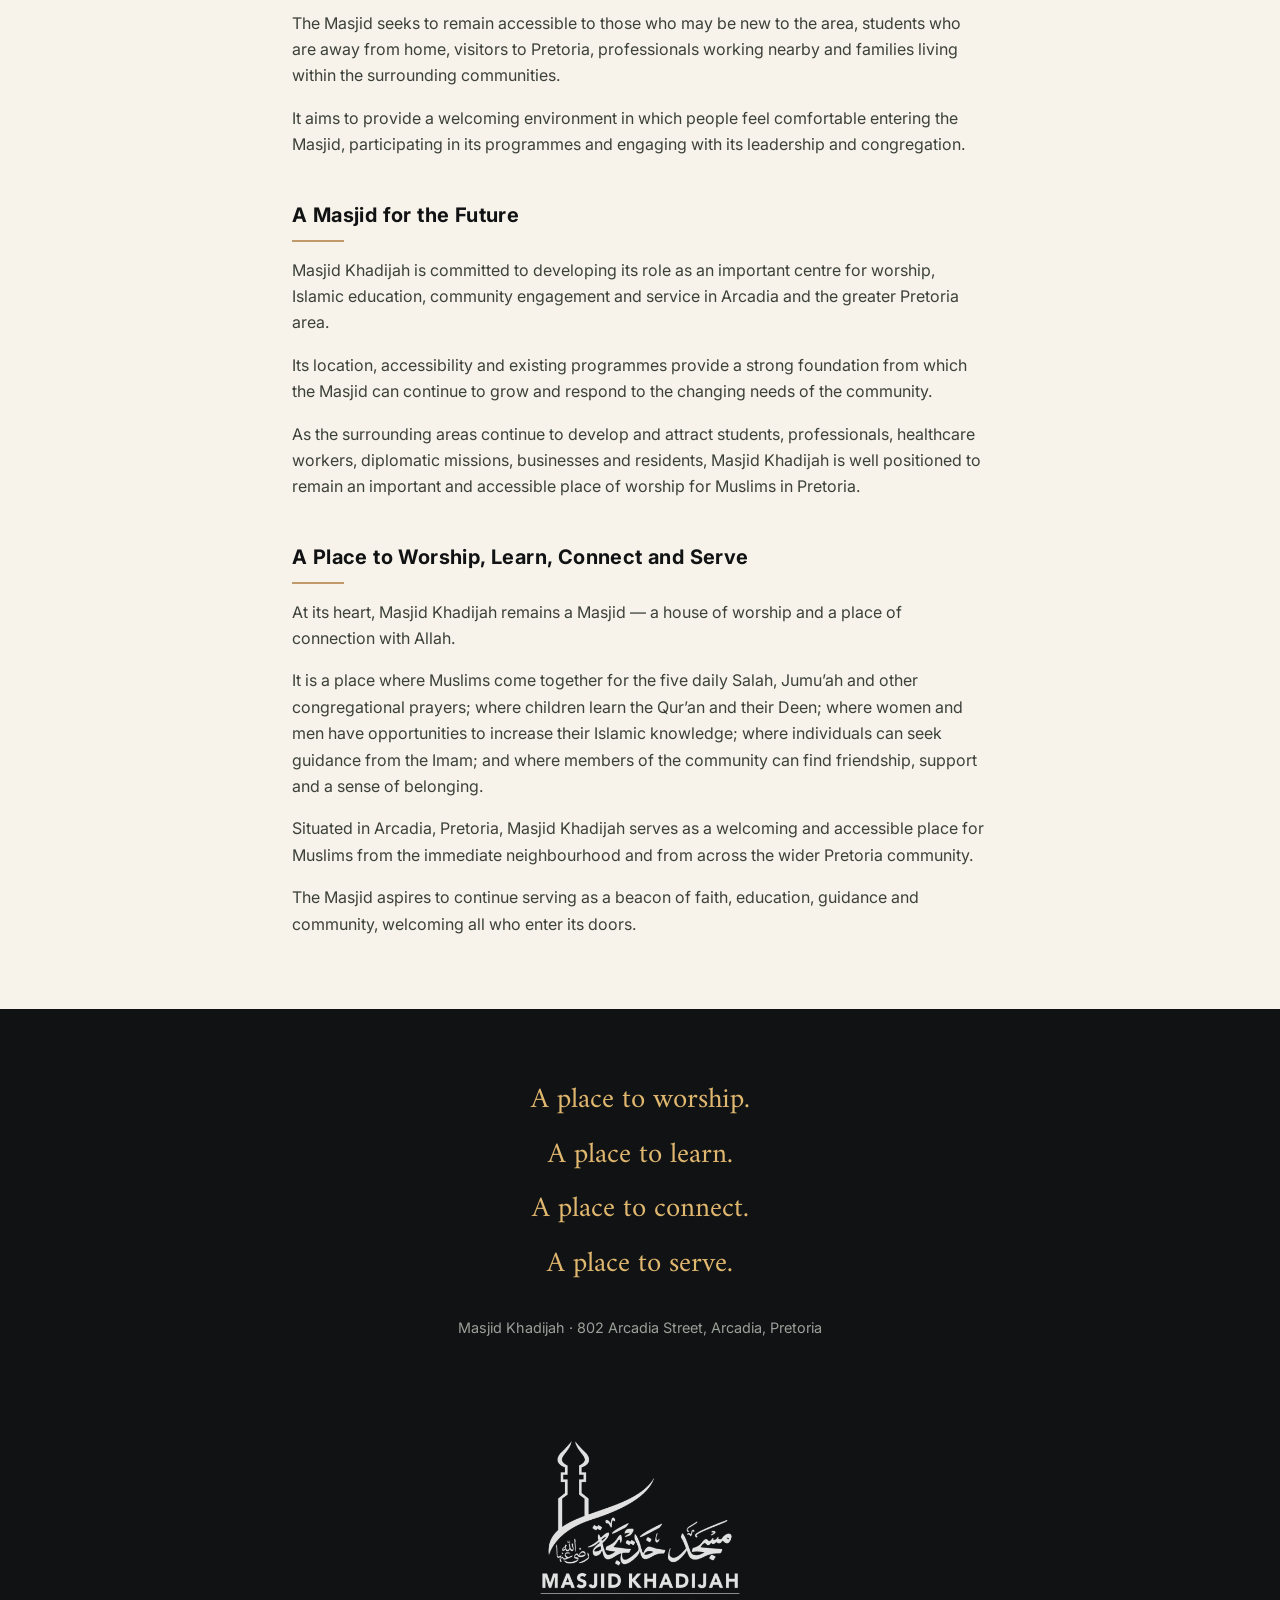
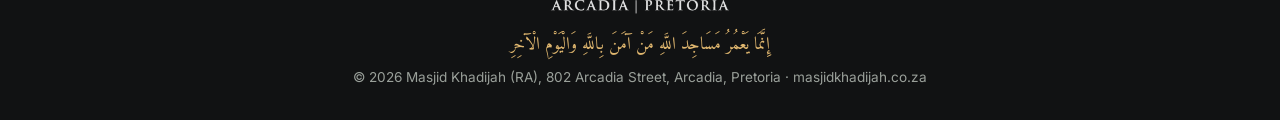
==== commit cdfdfe9f: "Home nav link; contact form embed Co-Authored-By: Claude Fable 5 <noreply@anthropic.com>" ====
--- a/about.html
+++ b/about.html
@@ -22,6 +22,7 @@
     <button class="menu-btn" aria-label="Menu" onclick="document.getElementById('nav').classList.toggle('open')">&#9776;</button>
     <nav id="nav">
       <ul>
+        <li><a href="index.html">Home</a></li>
         <li><a href="index.html#salaah">Salaah Times</a></li>
         <li><a href="index.html#programmes">Programmes</a></li>
         <li><a href="index.html#gallery">Gallery</a></li>
